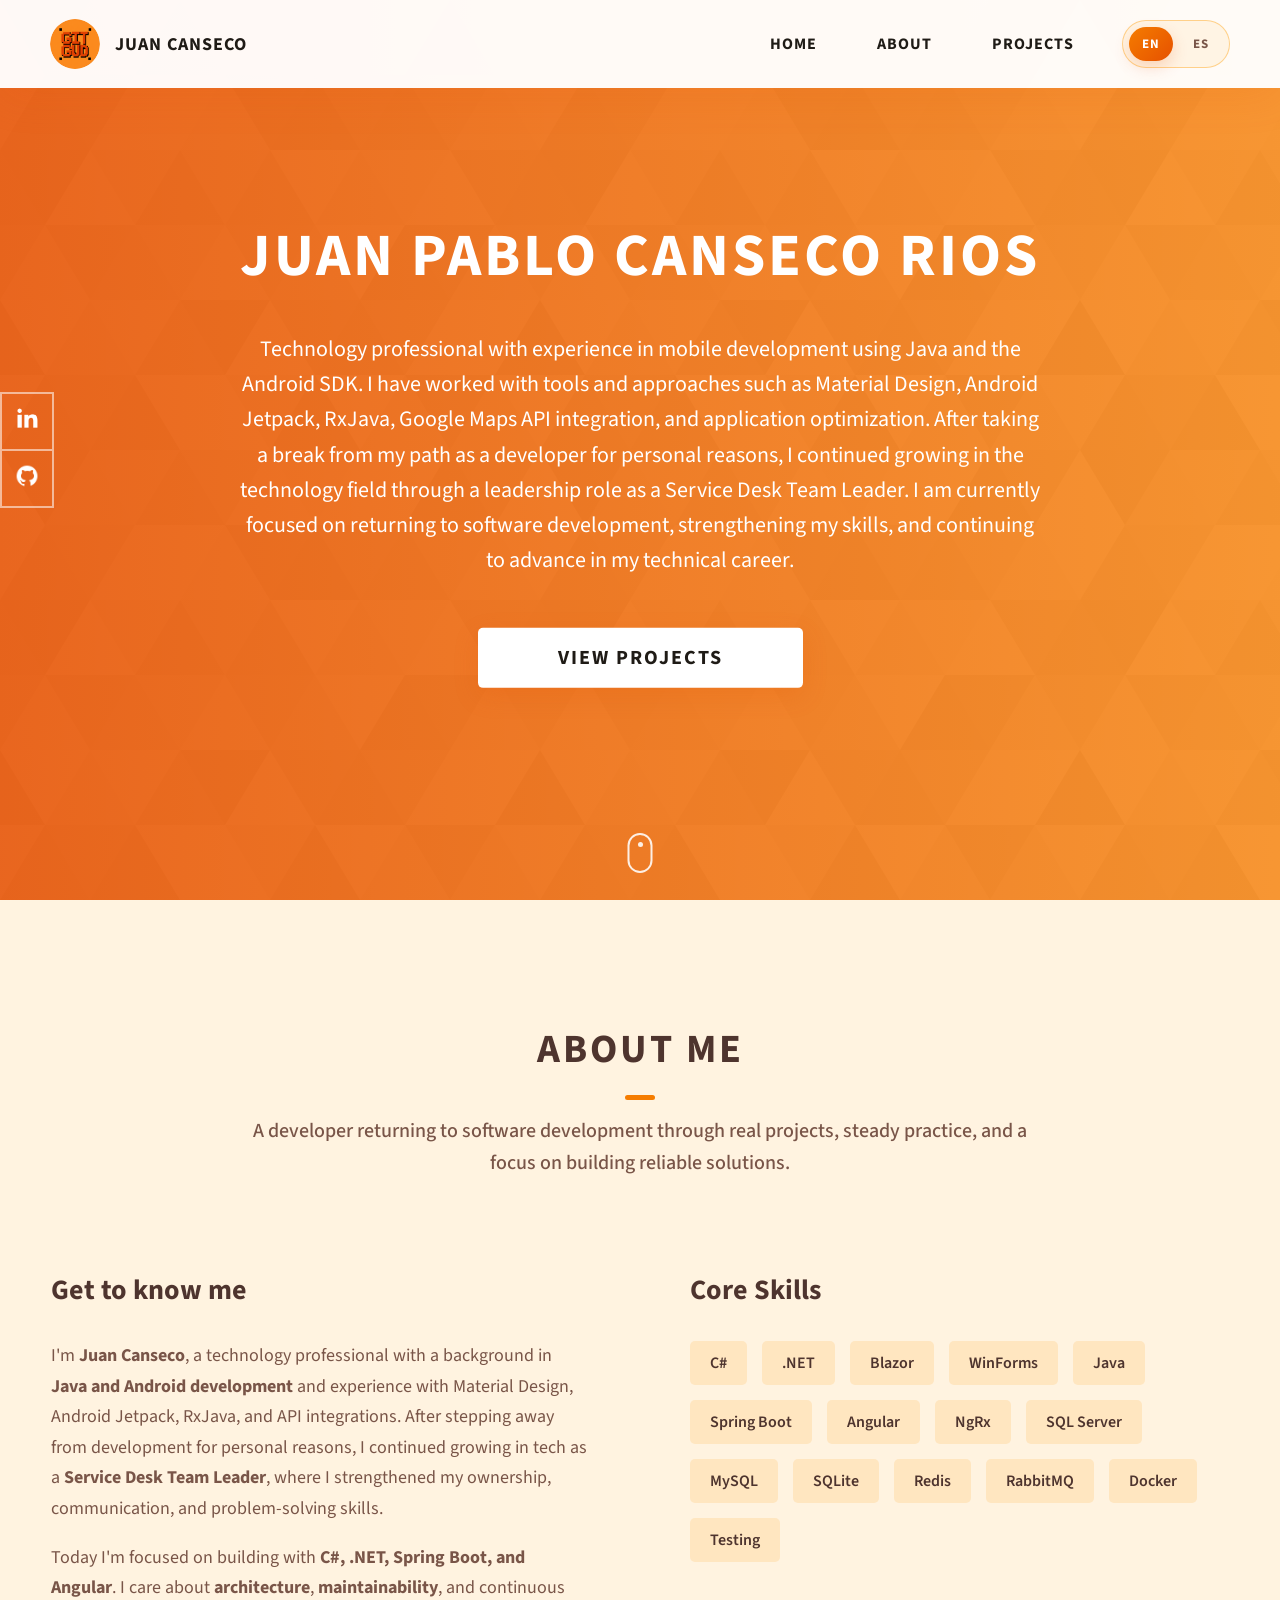
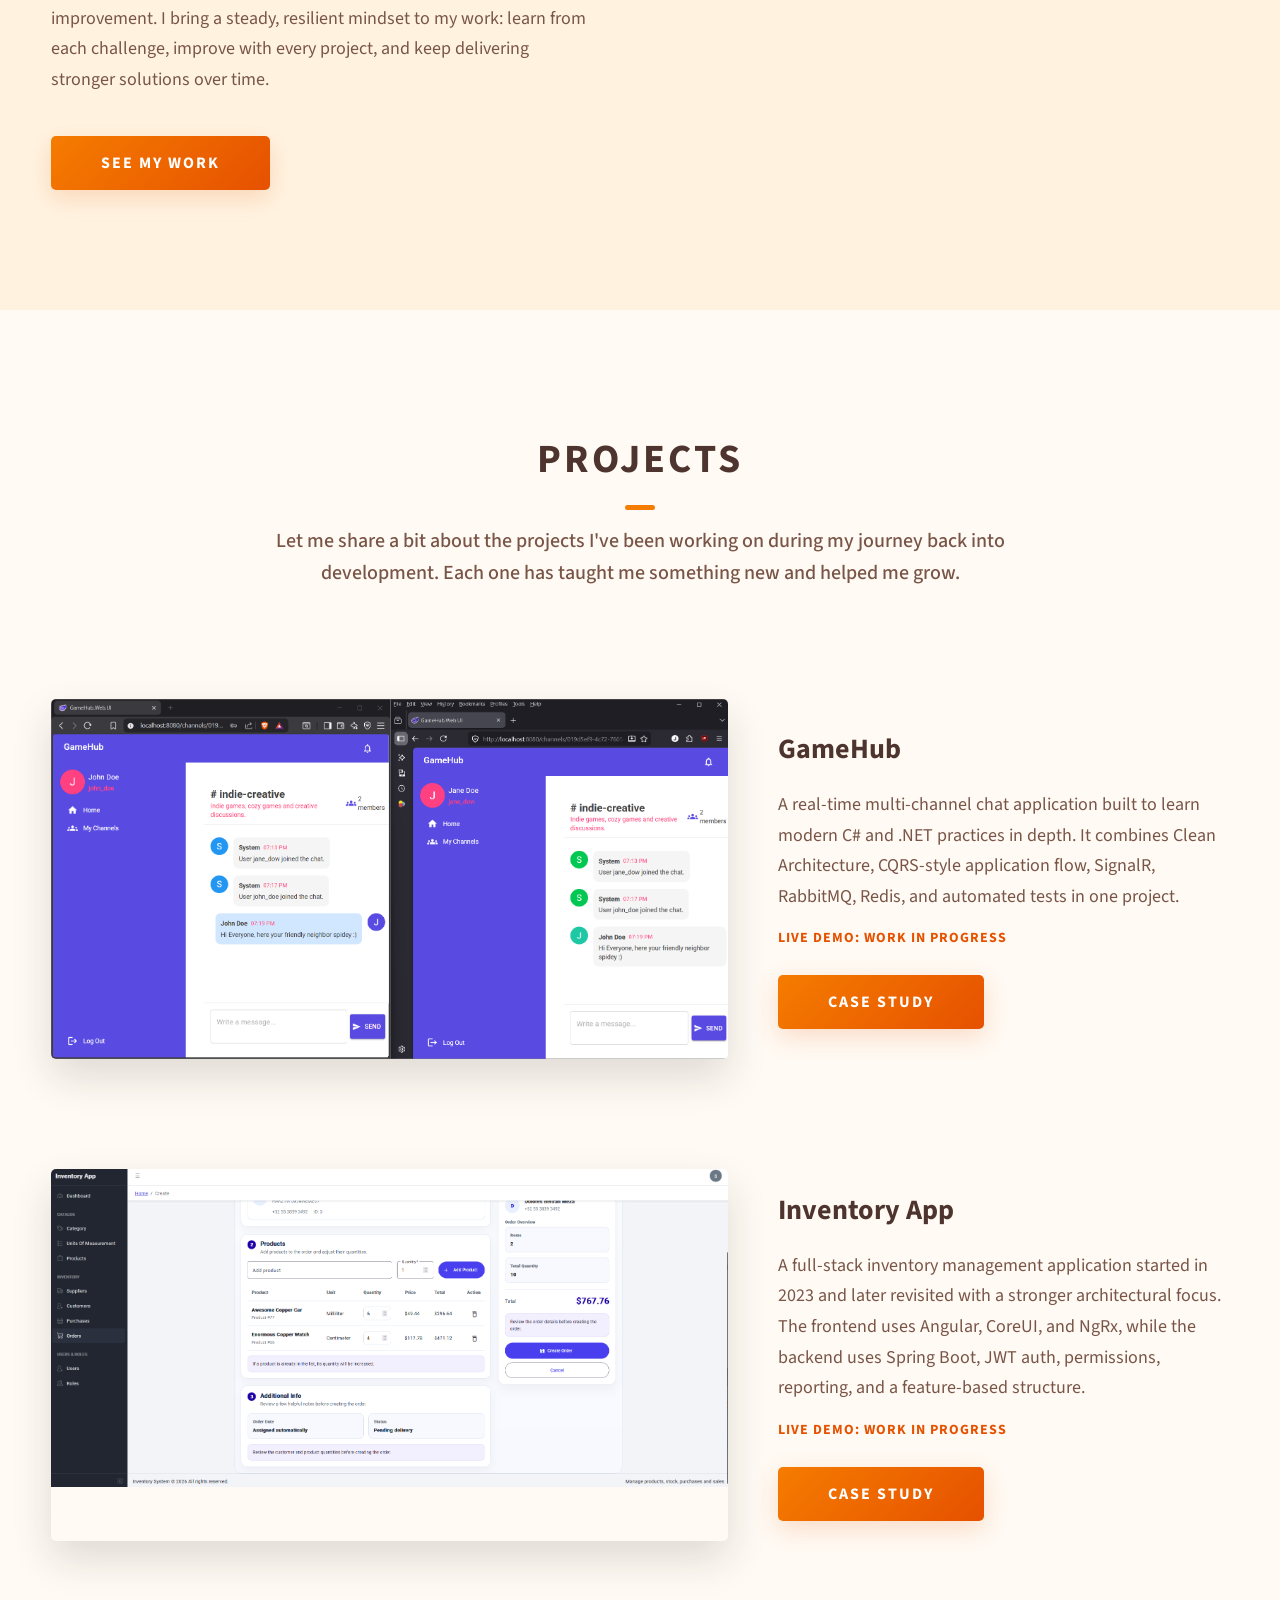
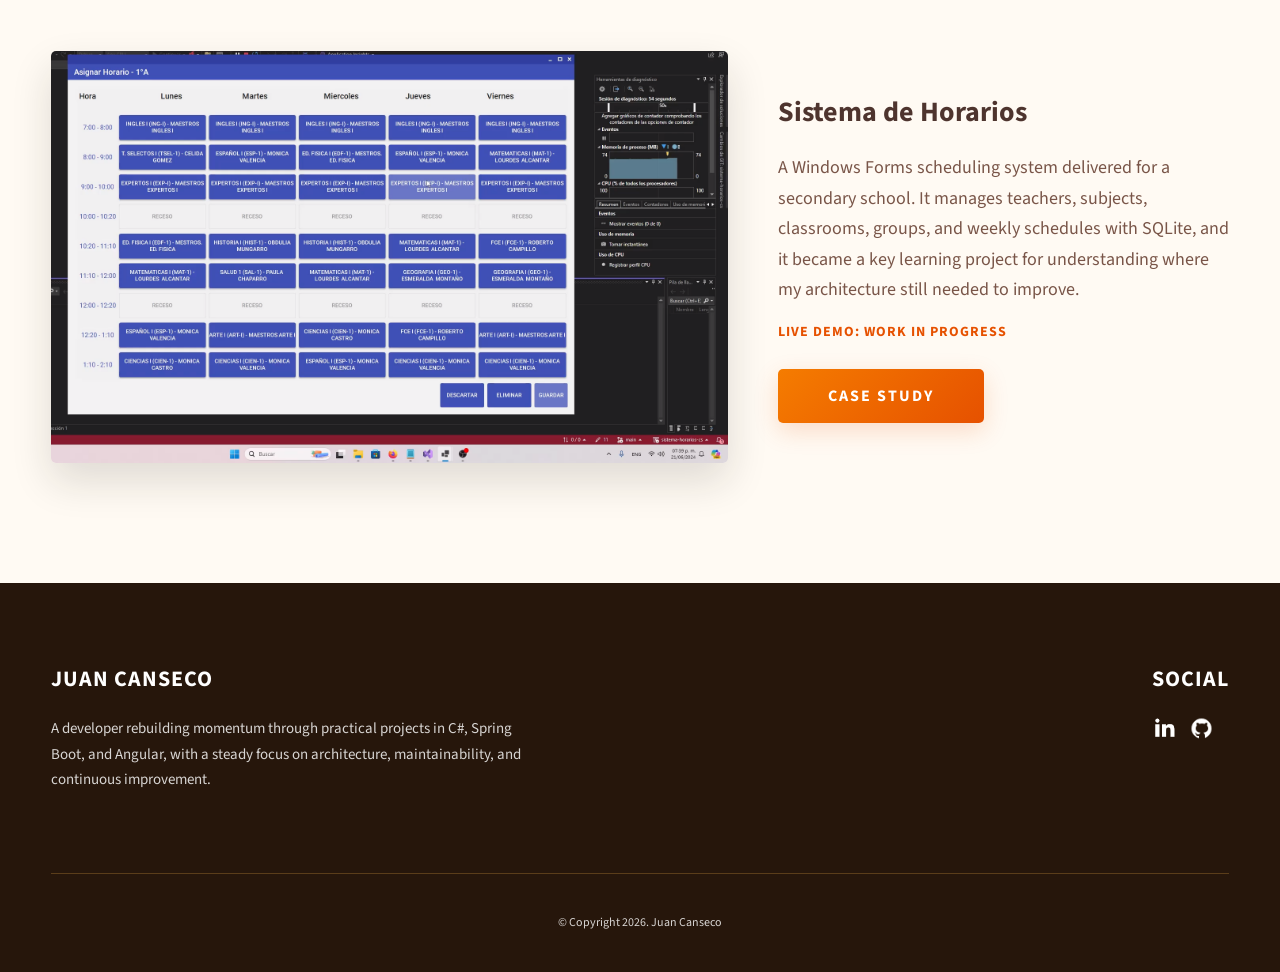
==== index.html @ d6160298 "first commit" ====
<!doctype html>
<html lang="en">

<head>
  <meta charset="UTF-8" />
  <meta name="viewport" content="width=device-width, initial-scale=1.0" />
  <meta http-equiv="X-UA-Compatible" content="ie=edge" />
  <title data-i18n="meta.title">Juan Canseco Portfolio</title>
  <meta name="description"
    content="Portfolio of Juan Canseco, a software developer focused on C#, Spring Boot, Angular, and clean architecture."
    data-i18n-content="meta.description" />

  <link rel="stylesheet" href="css/style.css" />

  <link rel="preconnect" href="https://fonts.googleapis.com" />
  <link rel="preconnect" href="https://fonts.gstatic.com" crossorigin />
  <link href="https://fonts.googleapis.com/css2?family=Source+Sans+Pro:wght@400;600;700;900&display=swap"
    rel="stylesheet" />
</head>

<body data-page="home">
  <header class="header">
    <div class="header__content">
      <div class="header__logo-container">
        <div class="header__logo-img-cont">
          <img src="./assets/png/git-gud.png" alt="Juan Canseco logo" class="header__logo-img" />
        </div>
        <span class="header__logo-sub">Juan Canseco</span>
      </div>
      <div class="header__main">
        <ul class="header__links">
          <li class="header__link-wrapper">
            <a href="./index.html" class="header__link" data-i18n="nav.home">Home</a>
          </li>
          <li class="header__link-wrapper">
            <a href="./index.html#about" class="header__link" data-i18n="nav.about">About</a>
          </li>
          <li class="header__link-wrapper">
            <a href="./index.html#projects" class="header__link" data-i18n="nav.projects">Projects</a>
          </li>
        </ul>
        <div class="header__lang-toggle lang-toggle" aria-label="Language switcher">
          <button class="lang-toggle__btn lang-toggle__btn--active" type="button" data-lang-switch="en"
            aria-pressed="true">EN</button>
          <button class="lang-toggle__btn" type="button" data-lang-switch="es" aria-pressed="false">ES</button>
        </div>
        <div class="header__main-ham-menu-cont">
          <img src="./assets/svg/ham-menu.svg" alt="hamburger menu" class="header__main-ham-menu" />
          <img src="./assets/svg/ham-menu-close.svg" alt="hamburger menu close"
            class="header__main-ham-menu-close d-none" />
        </div>
      </div>
    </div>
    <div class="header__sm-menu">
      <div class="header__sm-menu-content">
        <ul class="header__sm-menu-links">
          <li class="header__sm-menu-link">
            <a href="./index.html" data-i18n="nav.home">Home</a>
          </li>
          <li class="header__sm-menu-link">
            <a href="./index.html#about" data-i18n="nav.about">About</a>
          </li>
          <li class="header__sm-menu-link">
            <a href="./index.html#projects" data-i18n="nav.projects">Projects</a>
          </li>
        </ul>
        <div class="header__sm-menu-lang lang-toggle" aria-label="Language switcher">
          <button class="lang-toggle__btn lang-toggle__btn--active" type="button" data-lang-switch="en"
            aria-pressed="true">EN</button>
          <button class="lang-toggle__btn" type="button" data-lang-switch="es" aria-pressed="false">ES</button>
        </div>
      </div>
    </div>
  </header>

  <section class="home-hero">
    <div class="home-hero__content">
      <h1 class="heading-primary">Juan Pablo Canseco Rios</h1>
      <div class="home-hero__info">
        <p class="text-primary" data-i18n="hero.description">
          Technology professional with experience in mobile development using
          Java and the Android SDK. I have worked with tools and approaches
          such as Material Design, Android Jetpack, RxJava, Google Maps API
          integration, and application optimization. After taking a break
          from my path as a developer for personal reasons, I continued
          growing in the technology field through a leadership role as a
          Service Desk Team Leader. I am currently focused on returning to
          software development, strengthening my skills, and continuing to
          advance in my technical career.
        </p>
      </div>
      <div class="home-hero__cta">
        <a href="./index.html#projects" class="btn btn--bg" data-i18n="hero.cta">View Projects</a>
      </div>
    </div>
    <div class="home-hero__socials">
      <div class="home-hero__social">
        <a href="https://www.linkedin.com/in/juan-pablo-canseco-rios-1a00a234a" class="home-hero__social-icon-link"
          target="_blank" rel="noreferrer">
          <img src="./assets/png/linkedin-ico.png" alt="LinkedIn profile" class="home-hero__social-icon" />
        </a>
      </div>
      <div class="home-hero__social">
        <a href="https://github.com/juan-canseco-dev"
          class="home-hero__social-icon-link home-hero__social-icon-link--bd-none" target="_blank" rel="noreferrer">
          <img src="./assets/png/github-ico.png" alt="GitHub profile" class="home-hero__social-icon" />
        </a>
      </div>
    </div>
    <div class="home-hero__mouse-scroll-cont">
      <div class="mouse"></div>
    </div>
  </section>

  <section id="about" class="about sec-pad">
    <div class="main-container">
      <h2 class="heading heading-sec heading-sec__mb-med">
        <span class="heading-sec__main" data-i18n="about.heading">About Me</span>
        <span class="heading-sec__sub" data-i18n="about.subheading">
          A developer returning to software development through real projects,
          steady practice, and a focus on building reliable solutions.
        </span>
      </h2>
      <div class="about__content">
        <div class="about__content-main">
          <h3 class="about__content-title" data-i18n="about.title">Get to know me</h3>
          <div class="about__content-details">
            <p class="about__content-details-para" data-i18n-html="about.paragraph1">
              I'm <strong>Juan Canseco</strong>, a technology professional
              with a background in <strong>Java and Android development</strong>
              and experience with Material Design, Android Jetpack, RxJava,
              and API integrations. After stepping away from development for
              personal reasons, I continued growing in tech as a
              <strong>Service Desk Team Leader</strong>, where I strengthened
              my ownership, communication, and problem-solving skills.
            </p>
            <p class="about__content-details-para" data-i18n-html="about.paragraph2">
              Today I'm focused on building with
              <strong>C#, .NET, Spring Boot, and Angular</strong>. I care
              about <strong>architecture</strong>,
              <strong>maintainability</strong>, and continuous improvement. I
              bring a steady, resilient mindset to my work: learn from each
              challenge, improve with every project, and keep delivering
              stronger solutions over time.
            </p>
          </div>
          <a href="./#projects" class="btn btn--med btn--theme dynamicBgClr" data-i18n="about.cta">See My Work</a>
        </div>
        <div class="about__content-skills">
          <h3 class="about__content-title" data-i18n="about.skills">Core Skills</h3>
          <div class="skills">
            <div class="skills__skill">C#</div>
            <div class="skills__skill">.NET</div>
            <div class="skills__skill">Blazor</div>
            <div class="skills__skill">WinForms</div>
            <div class="skills__skill">Java</div>
            <div class="skills__skill">Spring Boot</div>
            <div class="skills__skill">Angular</div>
            <div class="skills__skill">NgRx</div>
            <div class="skills__skill">SQL Server</div>
            <div class="skills__skill">MySQL</div>
            <div class="skills__skill">SQLite</div>
            <div class="skills__skill">Redis</div>
            <div class="skills__skill">RabbitMQ</div>
            <div class="skills__skill">Docker</div>
            <div class="skills__skill">Testing</div>
          </div>
        </div>
      </div>
    </div>
  </section>

  <section id="projects" class="projects sec-pad">
    <div class="main-container">
      <h2 class="heading heading-sec heading-sec__mb-bg">
        <span class="heading-sec__main" data-i18n="projects.heading">Projects</span>
        <span class="heading-sec__sub" data-i18n="projects.subheading">
          Let me share a bit about the projects I've been working on during my journey back into development. Each one
          has taught me something new and helped me grow.
        </span>
      </h2>

      <div class="projects__content">
        <div class="projects__row">
          <div class="projects__row-img-cont">
            <img src="./assets/projects/gamehub/gamehub-10.png" alt="GameHub screenshot" class="projects__row-img"
              loading="lazy" />
          </div>
          <div class="projects__row-content">
            <h3 class="projects__row-content-title">GameHub</h3>
            <p class="projects__row-content-desc" data-i18n="projects.gamehub.description">
              A real-time multi-channel chat application built to learn modern
              C# and .NET practices in depth. It combines Clean Architecture,
              CQRS-style application flow, SignalR, RabbitMQ, Redis, and
              automated tests in one project.
            </p>
            <p class="projects__row-status" data-i18n="projects.status">Live demo: work in progress</p>
            <a href="./project-1.html" class="btn btn--med btn--theme dynamicBgClr" target="_blank"
              rel="noreferrer" data-i18n="projects.caseStudy">Case Study</a>
          </div>
        </div>

        <div class="projects__row">
          <div class="projects__row-img-cont">
            <img src="./assets/projects/inventory/inventory-08.png" alt="Inventory App screenshot"
              class="projects__row-img" loading="lazy" />
          </div>
          <div class="projects__row-content">
            <h3 class="projects__row-content-title">Inventory App</h3>
            <p class="projects__row-content-desc" data-i18n="projects.inventory.description">
              A full-stack inventory management application started in 2023
              and later revisited with a stronger architectural focus. The
              frontend uses Angular, CoreUI, and NgRx, while the backend uses
              Spring Boot, JWT auth, permissions, reporting, and a
              feature-based structure.
            </p>
            <p class="projects__row-status" data-i18n="projects.status">Live demo: work in progress</p>
            <a href="./project-2.html" class="btn btn--med btn--theme dynamicBgClr" target="_blank"
              rel="noreferrer" data-i18n="projects.caseStudy">Case Study</a>
          </div>
        </div>

        <div class="projects__row">
          <div class="projects__row-img-cont">
            <img src="./assets/projects/schedule-2.png" alt="Sistema de Horarios screenshot" class="projects__row-img"
              loading="lazy" />
          </div>
          <div class="projects__row-content">
            <h3 class="projects__row-content-title">Sistema de Horarios</h3>
            <p class="projects__row-content-desc" data-i18n="projects.schedule.description">
              A Windows Forms scheduling system delivered for a secondary
              school. It manages teachers, subjects, classrooms, groups, and
              weekly schedules with SQLite, and it became a key learning
              project for understanding where my architecture still needed to
              improve.
            </p>
            <p class="projects__row-status" data-i18n="projects.status">Live demo: work in progress</p>
            <a href="./project-3.html" class="btn btn--med btn--theme dynamicBgClr" target="_blank"
              rel="noreferrer" data-i18n="projects.caseStudy">Case Study</a>
          </div>
        </div>
      </div>
    </div>
  </section>

  <footer class="main-footer">
    <div class="main-container">
      <div class="main-footer__upper">
        <div class="main-footer__row main-footer__row-1">
          <h2 class="heading heading-sm main-footer__heading-sm">
            <span data-i18n="footer.social">Social</span>
          </h2>
          <div class="main-footer__social-cont">
            <a target="_blank" rel="noreferrer" href="https://www.linkedin.com/in/juan-pablo-canseco-rios-1a00a234a">
              <img class="main-footer__icon" src="./assets/png/linkedin-ico.png" alt="LinkedIn profile" />
            </a>
            <a target="_blank" rel="noreferrer" href="https://github.com/juan-canseco-dev">
              <img class="main-footer__icon" src="./assets/png/github-ico.png" alt="GitHub profile" />
            </a>
          </div>
        </div>
        <div class="main-footer__row main-footer__row-2">
          <h4 class="heading heading-sm text-lt">Juan Canseco</h4>
          <p class="main-footer__short-desc" data-i18n="footer.description">
            A developer rebuilding momentum through practical projects in C#,
            Spring Boot, and Angular, with a steady focus on architecture,
            maintainability, and continuous improvement.
          </p>
        </div>
      </div>

      <div class="main-footer__lower" data-i18n="footer.copyright">
        &copy; Copyright 2026. Juan Canseco
      </div>
    </div>
  </footer>

  <script src="./index.js"></script>
</body>

</html>
---- css/style.css ----
/*
0 - 600px:      Phone
600 - 900px:    Tablet portrait
900 - 1200px:   Tablet landscape
[1200 - 1800] is where our normal styles apply
1800px + :      Big desktop
$breakpoint arguement choices:
- phone
- tab-port
- tab-land
- big-desktop

Inside media queries 1em is always 16px i.e 1em = 16px at every screen size only inside media queries
*/
*,
*::after,
*::before {
  margin: 0;
  padding: 0;
  box-sizing: inherit;
  font-family: inherit; }

html {
  font-size: 62.5%;
  scroll-behavior: smooth; }
  @media only screen and (max-width: 75em) {
    html {
      font-size: 59%; } }
  @media only screen and (max-width: 56.25em) {
    html {
      font-size: 56%; } }
  @media only screen and (min-width: 112.5em) {
    html {
      font-size: 65%; } }

body {
  box-sizing: border-box;
  position: relative;
  line-height: 1.5;
  font-family: sans-serif;
  overflow-x: hidden;
  overflow-y: scroll;
  font-family: 'Source Sans Pro', sans-serif;
  background: #fffaf3;
  color: #4e342e; }

a {
  text-decoration: none;
  color: inherit; }

li {
  list-style: none; }

input:focus,
button:focus,
a:focus,
textarea:focus {
  outline: none; }

button {
  border: none;
  cursor: pointer; }

textarea {
  resize: none; }

.heading-primary {
  font-size: 6rem;
  text-transform: uppercase;
  letter-spacing: 3px;
  text-align: center; }
  @media only screen and (max-width: 37.5em) {
    .heading-primary {
      font-size: 4.5rem; } }

.heading-sec__mb-bg {
  margin-bottom: 11rem; }
  @media only screen and (max-width: 56.25em) {
    .heading-sec__mb-bg {
      margin-bottom: 8rem; } }

.heading-sec__mb-med {
  margin-bottom: 9rem; }
  @media only screen and (max-width: 56.25em) {
    .heading-sec__mb-med {
      margin-bottom: 8rem; } }

.heading-sec__main {
  display: block;
  font-size: 4rem;
  text-transform: uppercase;
  letter-spacing: 1px;
  letter-spacing: 3px;
  text-align: center;
  margin-bottom: 3.5rem;
  position: relative; }
  .heading-sec__main--lt {
    color: #ffffff; }
    .heading-sec__main--lt::after {
      content: '';
      background: #ffffff !important; }
  .heading-sec__main::after {
    content: '';
    position: absolute;
    top: calc(100% + 1.5rem);
    height: 5px;
    width: 3rem;
    background: #f57c00;
    left: 50%;
    transform: translateX(-50%);
    border-radius: 5px; }
    @media only screen and (max-width: 37.5em) {
      .heading-sec__main::after {
        top: calc(100% + 1.2rem); } }

.heading-sec__sub {
  display: block;
  text-align: center;
  color: #795548;
  font-size: 2rem;
  font-weight: 500;
  max-width: 80rem;
  margin: auto;
  line-height: 1.6; }
  @media only screen and (max-width: 37.5em) {
    .heading-sec__sub {
      font-size: 1.8rem; } }
  .heading-sec__sub--lt {
    color: rgba(255, 255, 255, 0.88); }

.heading-sm {
  font-size: 2.2rem;
  text-transform: uppercase;
  letter-spacing: 1px; }

.main-container {
  max-width: 120rem;
  margin: auto;
  width: 92%; }

.btn {
  background: #ffffff;
  color: #1f1b16;
  text-transform: uppercase;
  letter-spacing: 2px;
  display: inline-block;
  font-weight: 700;
  border-radius: 5px;
  box-shadow: 0 8px 24px 0 rgba(230, 81, 0, 0.18);
  transition: transform .3s, box-shadow .3s, background .3s, color .3s; }
  .btn:hover {
    transform: translateY(-3px);
    box-shadow: 0 12px 28px 0 rgba(230, 81, 0, 0.24); }
  .btn--bg {
    padding: 1.5rem 8rem;
    font-size: 2rem; }
  .btn--med {
    padding: 1.5rem 5rem;
    font-size: 1.6rem; }
  .btn--theme {
    background: linear-gradient(135deg, #f57c00, #e65100);
    color: #ffffff; }
  .btn--theme-inv {
    color: #f57c00;
    background: rgba(255, 255, 255, 0.96);
    border: 2px solid #f57c00;
    box-shadow: none;
    padding: calc(1.5rem - 2px) calc(5rem - 2px); }

.sec-pad {
  padding: 12rem 0; }
  @media only screen and (max-width: 56.25em) {
    .sec-pad {
      padding: 8rem 0; } }

.text-primary {
  color: #ffffff;
  font-size: 2.2rem;
  text-align: center;
  width: 100%;
  line-height: 1.6; }
  @media only screen and (max-width: 37.5em) {
    .text-primary {
      font-size: 2rem; } }

.d-none {
  display: none; }

.home-hero {
  color: #ffffff;
  background: linear-gradient(to right, rgba(230, 81, 0, 0.88), rgba(245, 124, 0, 0.8)), url(../../assets/svg/common-bg.svg);
  background-position: center;
  height: 100vh;
  min-height: 80rem;
  max-height: 120rem;
  position: relative; }
  @media only screen and (max-width: 37.5em) {
    .home-hero {
      height: unset;
      min-height: unset; } }
  .home-hero__socials {
    position: absolute;
    top: 50%;
    border: 2px solid rgba(255, 255, 255, 0.55);
    border-left: 2px solid rgba(255, 255, 255, 0.55);
    transform: translateY(-50%); }
    @media only screen and (max-width: 56.25em) {
      .home-hero__socials {
        display: none; } }
  .home-hero__mouse-scroll-cont {
    position: absolute;
    bottom: 3%;
    left: 50%;
    transform: translateX(-50%); }
    @media only screen and (max-width: 37.5em) {
      .home-hero__mouse-scroll-cont {
        display: none; } }
  .home-hero__social {
    width: 5rem; }
  .home-hero__social-icon-link {
    width: 100%;
    display: block;
    padding: 1.2rem;
    border-bottom: 2px solid rgba(255, 255, 255, 0.55);
    transition: background .3s; }
    .home-hero__social-icon-link:hover {
      background: rgba(255, 255, 255, 0.14); }
    .home-hero__social-icon-link--bd-none {
      border-bottom: 0; }
  .home-hero__social-icon {
    width: 100%; }
  .home-hero__content {
    position: absolute;
    top: 50%;
    left: 50%;
    transform: translate(-50%, -50%);
    max-width: 90rem;
    width: 92%; }
    @media only screen and (max-width: 37.5em) {
      .home-hero__content {
        padding: 19rem 0 13rem 0;
        margin: auto;
        position: static;
        transform: translate(0, 0); } }
  .home-hero__info {
    margin: 3rem auto 0 auto;
    max-width: 80rem; }
  .home-hero__cta {
    margin-top: 5rem;
    text-align: center; }

.about {
  background: #fff3e0; }
  .about__content {
    display: grid;
    grid-template-columns: 1fr 1fr;
    grid-gap: 10rem; }
    @media only screen and (max-width: 56.25em) {
      .about__content {
        grid-template-columns: 1fr;
        grid-gap: 8rem; } }
    .about__content-title {
      font-weight: 700;
      font-size: 2.8rem;
      margin-bottom: 3rem; }
      @media only screen and (max-width: 37.5em) {
        .about__content-title {
          font-size: 2.4rem; } }
    .about__content-details-para {
      font-size: 1.8rem;
      color: #795548;
      max-width: 60rem;
      line-height: 1.7;
      margin-bottom: 1.8rem; }
      .about__content-details-para--hl {
        font-weight: 700;
        margin: 0 3px; }
      .about__content-details-para:last-child {
        margin-bottom: 4rem; }

.projects__row {
  display: grid;
  grid-template-columns: 1.5fr 1fr;
  grid-gap: 5rem;
  margin-bottom: 11rem; }
  @media only screen and (max-width: 56.25em) {
    .projects__row {
      grid-template-columns: 1fr;
      grid-gap: 2rem;
      margin-bottom: 8rem; } }
  @media only screen and (max-width: 56.25em) {
    .projects__row {
      text-align: center; } }
  .projects__row:last-child {
    margin-bottom: 0; }
  .projects__row-img-cont {
    overflow: hidden;
    border-radius: 5px;
    box-shadow: 0 18px 40px rgba(31, 27, 22, 0.14); }
  .projects__row-img {
    width: 100%;
    display: block;
    object-fit: cover; }
  .projects__row-content {
    padding: 2rem 0;
    display: flex;
    justify-content: center;
    flex-direction: column;
    align-items: flex-start; }
    @media only screen and (max-width: 56.25em) {
      .projects__row-content {
        align-items: center; } }
    .projects__row-content-title {
      font-weight: 700;
      font-size: 2.8rem;
      margin-bottom: 2rem; }
      @media only screen and (max-width: 37.5em) {
        .projects__row-content-title {
          font-size: 2.4rem; } }
    .projects__row-content-desc {
      font-size: 1.8rem;
      color: #795548;
      max-width: 60rem;
      line-height: 1.7;
      margin-bottom: 1.6rem; }
      @media only screen and (max-width: 37.5em) {
        .projects__row-content-desc {
          font-size: 1.7rem; } }
  .projects__row-status {
    font-size: 1.4rem;
    letter-spacing: 1px;
    text-transform: uppercase;
    font-weight: 700;
    color: #e65100;
    margin-bottom: 2.6rem; }

.contact {
  background: linear-gradient(to right, rgba(230, 81, 0, 0.92), rgba(245, 124, 0, 0.84)), url(../../assets/svg/common-bg.svg);
  background-size: cover;
  background-position: center; }
  .contact__form-container {
    box-shadow: 0 18px 40px rgba(31, 27, 22, 0.18);
    background: rgba(255, 255, 255, 0.92);
    padding: 4rem;
    margin-top: 6rem;
    max-width: 80rem;
    text-align: right;
    width: 95%;
    border-radius: 5px;
    margin: 5rem auto 0 auto; }
    @media only screen and (max-width: 37.5em) {
      .contact__form-container {
        padding: 3rem; } }
  .contact__form-field {
    margin-bottom: 4rem; }
    @media only screen and (max-width: 37.5em) {
      .contact__form-field {
        margin-bottom: 3rem; } }
  .contact__form-label {
    color: #4e342e;
    font-size: 1.4rem;
    letter-spacing: 1px;
    font-weight: 700;
    margin-bottom: 1rem;
    display: block;
    text-align: left; }
  .contact__form-input {
    color: #1f1b16;
    padding: 2rem;
    width: 100%;
    border: 1px solid rgba(255, 204, 128, 0.8);
    font-size: 1.6rem;
    letter-spacing: 0px;
    background: rgba(255, 243, 224, 0.68);
    border-radius: 5px;
    font-weight: 600;
    /* Code for Modern Browsers */
    /* Code for WebKit, Blink, Edge */
    /* Code for Internet Explorer 10-11 */
    /* Code for Microsoft Edge */
    /* Code for Mozilla Firefox 4 to 18 */
    /* Code for Mozilla Firefox 19+ */ }
    .contact__form-input::placeholder {
      color: #8d6e63;
      font-weight: 600;
      font-size: 1.6rem; }
    .contact__form-input::-webkit-input-placeholder {
      color: #8d6e63;
      font-weight: 600;
      font-size: 1.6rem; }
    .contact__form-input:-ms-input-placeholder {
      color: #8d6e63;
      font-weight: 600;
      font-size: 1.6rem; }
    .contact__form-input::-ms-input-placeholder {
      color: #8d6e63;
      font-weight: 600;
      font-size: 1.6rem; }
    .contact__form-input:-moz-placeholder {
      opacity: 1;
      color: #8d6e63;
      font-weight: 600;
      font-size: 1.6rem; }
    .contact__form-input::-moz-placeholder {
      opacity: 1;
      color: #8d6e63;
      font-weight: 600;
      font-size: 1.6rem; }
  .contact__btn {
    width: 30%;
    padding: 2rem 4rem;
    font-size: 1.6rem; }
    @media only screen and (max-width: 37.5em) {
      .contact__btn {
        width: 100%; } }

.project-cs-hero {
  color: #ffffff;
  background: linear-gradient(to right, rgba(230, 81, 0, 0.88), rgba(245, 124, 0, 0.8)), url(../../assets/svg/common-bg.svg);
  background-size: cover;
  background-position: center;
  position: relative; }
  @media only screen and (max-width: 37.5em) {
    .project-cs-hero {
      height: unset;
      min-height: unset; } }
  .project-cs-hero__content {
    padding: 25rem 0 17rem 0;
    max-width: 90rem;
    width: 92%;
    margin: auto; }
    @media only screen and (max-width: 37.5em) {
      .project-cs-hero__content {
        padding: 19rem 0 13rem 0;
        margin: auto;
        position: static;
        transform: translate(0, 0); } }
  .project-cs-hero__info {
    margin: 3rem auto 0 auto;
    max-width: 80rem; }
  .project-cs-hero__cta {
    margin-top: 5rem;
    text-align: center; }
  .project-cs-hero__status-pill {
    display: inline-flex;
    align-items: center;
    justify-content: center;
    padding: 1.5rem 3rem;
    border-radius: 999px;
    background: rgba(255, 255, 255, 0.16);
    border: 1px solid rgba(255, 255, 255, 0.28);
    color: #ffffff;
    text-transform: uppercase;
    letter-spacing: 1px;
    font-size: 1.5rem;
    font-weight: 700; }

.project-details__content {
  padding: 8rem 0;
  max-width: 90rem;
  margin: auto; }
  .project-details__content-title {
    font-weight: 700;
    font-size: 2.8rem;
    margin-bottom: 3rem; }
    @media only screen and (max-width: 37.5em) {
      .project-details__content-title {
        font-size: 2.4rem; } }

.project-details__showcase-img-cont {
  width: 100%;
  margin-bottom: 6rem;
  border-radius: 5px;
  overflow: hidden;
  box-shadow: 0 18px 40px rgba(31, 27, 22, 0.14); }

.project-details__showcase-img {
  width: 100%;
  display: block;
  cursor: zoom-in;
  transition: transform 0.35s ease; }
  .project-details__showcase-img:hover {
    transform: scale(1.01); }

.project-details__content-main {
  width: 100%;
  max-width: 70rem;
  margin: auto; }

.project-details__desc {
  margin: 0 0 7rem 0; }
  .project-details__desc-para {
    font-size: 1.8rem;
    line-height: 1.7;
    color: #795548;
    margin-bottom: 2rem; }

.project-details__video {
  margin: 0 0 7rem 0; }

.project-details__video-frame-cont {
  width: 100%;
  border-radius: 5px;
  overflow: hidden;
  background: #fffaf3;
  box-shadow: 0 18px 40px rgba(31, 27, 22, 0.14); }

.project-details__video-iframe {
  width: 100%;
  aspect-ratio: 16 / 9;
  display: block;
  border: 0; }

.project-details__video-note {
  font-size: 1.7rem;
  line-height: 1.7;
  color: #795548;
  margin-top: 2rem; }

.project-details__screenshots {
  margin: 0 0 7rem 0; }

.project-details__screenshots-grid {
  display: grid;
  grid-template-columns: repeat(2, minmax(0, 1fr));
  gap: 2rem; }
  @media only screen and (max-width: 37.5em) {
    .project-details__screenshots-grid {
      grid-template-columns: 1fr; } }

.project-details__screenshot-img {
  width: 100%;
  display: block;
  border-radius: 5px;
  box-shadow: 0 18px 40px rgba(31, 27, 22, 0.14);
  background: #ffffff;
  cursor: zoom-in;
  transition: transform 0.35s ease, box-shadow 0.35s ease; }
  .project-details__screenshot-img:hover {
    transform: translateY(-4px);
    box-shadow: 0 22px 42px rgba(31, 27, 22, 0.18); }

.project-details__tools-used {
  margin: 0 0 7rem 0; }
  .project-details__tools-used-list {
    display: flex;
    flex-wrap: wrap; }
  .project-details__tools-used-item {
    padding: 1rem 2rem;
    margin-bottom: 1.5rem;
    margin-right: 1.5rem;
    font-size: 1.6rem;
    background: rgba(255, 183, 77, 0.22);
    border-radius: 5px;
    font-weight: 600;
    color: #4e342e; }

.project-details__links {
  margin: 0; }
  .project-details__status {
    font-size: 1.8rem;
    line-height: 1.7;
    color: #795548;
    margin-bottom: 2.6rem; }
  .project-details__links-group {
    display: flex;
    flex-wrap: wrap;
    gap: 1.5rem; }
    @media only screen and (max-width: 37.5em) {
      .project-details__links-group {
        flex-direction: column;
        align-items: stretch; } }
  .project-details__links-btn {
    margin: 0; }
    @media only screen and (max-width: 37.5em) {
      .project-details__links-btn {
        width: 100%;
        text-align: center; } }

.project-video {
  position: relative;
  width: 100%;
  display: block;
  padding: 0;
  background: transparent;
  cursor: default; }
  .project-video--ready {
    cursor: pointer; }
    .project-video--ready:hover .project-video__image {
      transform: scale(1.02); }
  .project-video__image {
    width: 100%;
    display: block;
    transition: transform 0.4s ease; }
  .project-video__overlay {
    position: absolute;
    inset: 0;
    display: flex;
    flex-direction: column;
    justify-content: flex-end;
    gap: 1rem;
    padding: 3rem;
    background: linear-gradient(to top, rgba(31, 27, 22, 0.84), rgba(31, 27, 22, 0.18)); }
  .project-video__badge {
    align-self: flex-start;
    padding: 0.8rem 1.4rem;
    border-radius: 999px;
    border: 1px solid rgba(255, 255, 255, 0.28);
    background: rgba(255, 255, 255, 0.14);
    color: #ffffff;
    font-size: 1.3rem;
    text-transform: uppercase;
    letter-spacing: 1px;
    font-weight: 700; }
  .project-video__title {
    color: #ffffff;
    font-size: 2.2rem;
    line-height: 1.4;
    font-weight: 700;
    max-width: 52rem; }
    @media only screen and (max-width: 37.5em) {
      .project-video__title {
        font-size: 1.8rem; } }

.body--modal-open {
  overflow: hidden; }

.project-gallery {
  position: fixed;
  inset: 0;
  z-index: 2000;
  display: flex;
  align-items: center;
  justify-content: center;
  padding: 2.4rem;
  opacity: 0;
  visibility: hidden;
  pointer-events: none;
  transition: opacity 0.28s ease, visibility 0.28s ease; }
  .project-gallery--open {
    opacity: 1;
    visibility: visible;
    pointer-events: auto; }
  .project-gallery__backdrop {
    position: absolute;
    inset: 0;
    background: rgba(31, 27, 22, 0.82);
    backdrop-filter: blur(10px); }
  .project-gallery__dialog {
    position: relative;
    width: min(110rem, 100%);
    max-height: 100%;
    display: flex;
    flex-direction: column;
    gap: 1.6rem; }
  .project-gallery__toolbar {
    display: flex;
    align-items: center;
    justify-content: space-between;
    gap: 1.6rem;
    color: #ffffff; }
  .project-gallery__counter {
    font-size: 1.6rem;
    font-weight: 700;
    letter-spacing: 1px; }
  .project-gallery__close,
  .project-gallery__nav {
    border: 1px solid rgba(255, 255, 255, 0.2);
    background: rgba(255, 255, 255, 0.12);
    color: #ffffff;
    border-radius: 999px;
    font-size: 1.5rem;
    font-weight: 700;
    letter-spacing: 0.5px;
    transition: background 0.25s ease, transform 0.25s ease, opacity 0.25s ease; }
    .project-gallery__close:hover,
    .project-gallery__nav:hover {
      background: rgba(255, 255, 255, 0.2);
      transform: translateY(-1px); }
    .project-gallery__close:disabled,
    .project-gallery__nav:disabled {
      opacity: 0.45;
      cursor: default;
      transform: none; }
  .project-gallery__close {
    padding: 1.1rem 1.8rem; }
  .project-gallery__viewport {
    position: relative;
    min-height: 32rem;
    border-radius: 2.4rem;
    overflow: hidden;
    background: rgba(31, 27, 22, 0.92);
    box-shadow: 0 28px 80px rgba(31, 27, 22, 0.36); }
  .project-gallery__image {
    display: block;
    width: 100%;
    max-height: 78vh;
    min-height: 32rem;
    object-fit: contain; }
  .project-gallery__nav {
    position: absolute;
    top: 50%;
    transform: translateY(-50%);
    padding: 1.2rem 1.6rem;
    min-width: 7.4rem; }
    .project-gallery__nav--prev {
      left: 1.6rem; }
    .project-gallery__nav--next {
      right: 1.6rem; }
  .project-gallery__caption {
    color: rgba(255, 255, 255, 0.92);
    font-size: 1.7rem;
    line-height: 1.6;
    text-align: center;
    margin: 0 auto;
    max-width: 72rem; }
  @media only screen and (max-width: 37.5em) {
    .project-gallery {
      padding: 1.6rem; }
      .project-gallery__toolbar {
        align-items: flex-start;
        flex-direction: column; }
      .project-gallery__viewport {
        min-height: 24rem;
        border-radius: 1.8rem; }
      .project-gallery__image {
        min-height: 24rem;
        max-height: 62vh; }
      .project-gallery__nav {
        top: auto;
        bottom: 1.2rem;
        transform: none;
        padding: 1rem 1.3rem;
        min-width: 6.4rem; } }

.header {
  position: fixed;
  width: 100%;
  z-index: 1000;
  background: rgba(255, 255, 255, 0.96);
  box-shadow: 0 10px 40px rgba(230, 81, 0, 0.12); }
  .header__content {
    display: flex;
    align-items: center;
    justify-content: space-between;
    padding: 1rem 5rem; }
    @media only screen and (max-width: 56.25em) {
      .header__content {
        padding: 0 2rem; } }
  .header__logo-container {
    display: flex;
    align-items: center;
    cursor: pointer;
    color: #1f1b16;
    transition: color .3s; }
    .header__logo-container:hover {
      color: #f57c00; }
  .header__logo-img-cont {
    width: 5rem;
    height: 5rem;
    border-radius: 50px;
    overflow: hidden;
    margin-right: 1.5rem;
    background: #f57c00; }
    @media only screen and (max-width: 56.25em) {
      .header__logo-img-cont {
        width: 4.5rem;
        height: 4.5rem;
        margin-right: 1.2rem; } }
  .header__logo-img {
    width: 100%;
    height: 100%;
    object-fit: cover;
    object-position: center;
    display: block; }
  .header__logo-sub {
    font-size: 1.8rem;
    text-transform: uppercase;
    font-weight: 700;
    letter-spacing: 1px; }
  .header__main {
    display: flex;
    align-items: center;
    gap: 1.8rem; }
    @media only screen and (max-width: 56.25em) {
      .header__main {
        gap: 1.2rem; } }
  .header__links {
    display: flex; }
    @media only screen and (max-width: 37.5em) {
      .header__links {
        display: none; } }
    @media only screen and (max-width: 37.5em) {
      .header__lang-toggle {
        display: none; } }
  .header__link {
    padding: 2.2rem 3rem;
    display: inline-block;
    font-size: 1.6rem;
    color: #1f1b16;
    text-transform: uppercase;
    letter-spacing: 1px;
    font-weight: 700;
    transition: color .3s; }
    .header__link:hover {
      color: #f57c00; }
    @media only screen and (max-width: 56.25em) {
      .header__link {
        padding: 3rem 1.8rem;
        font-size: 1.5rem; } }
  .header__main-ham-menu-cont {
    display: none;
    width: 3rem;
    padding: 2.2rem 0; }
    @media only screen and (max-width: 37.5em) {
      .header__main-ham-menu-cont {
        display: block; } }
  .header__main-ham-menu {
    width: 100%; }
  .header__main-ham-menu-close {
    width: 100%; }
  .header__sm-menu {
    background: #ffffff;
    position: absolute;
    width: 100%;
    top: 100%;
    visibility: hidden;
    opacity: 0;
    transition: all .3s;
    box-shadow: 0px 10px 25px 0px rgba(230, 81, 0, 0.12);
    -webkit-box-shadow: 0px 10px 25px 0px rgba(230, 81, 0, 0.12);
    -moz-box-shadow: 0px 10px 25px 0px rgba(230, 81, 0, 0.12); }
    .header__sm-menu--active {
      visibility: hidden;
      opacity: 0; }
      @media only screen and (max-width: 37.5em) {
        .header__sm-menu--active {
          visibility: visible;
          opacity: 1; } }
  .header__sm-menu-link a {
    display: block;
    text-decoration: none;
    padding: 2.5rem 3rem;
    font-size: 1.6rem;
    color: #1f1b16;
    text-align: right;
    border-bottom: 1px solid rgba(255, 204, 128, 0.8);
    font-weight: 700;
    text-transform: uppercase;
    letter-spacing: 2px;
    transition: color .3s; }
    .header__sm-menu-link a:hover {
      color: #f57c00; }
  .header__sm-menu-link:first-child a {
    border-top: 1px solid rgba(255, 204, 128, 0.8); }
  .header__sm-menu-lang {
    display: none; }
    @media only screen and (max-width: 37.5em) {
      .header__sm-menu-lang {
        display: flex;
        justify-content: flex-end;
        padding: 2rem 3rem 2.5rem 3rem; } }
  .header__sm-menu-link-last {
    border-bottom: 0; }

.lang-toggle {
  display: flex;
  align-items: center;
  gap: 0.6rem;
  padding: 0.6rem;
  border: 1px solid rgba(255, 204, 128, 0.9);
  border-radius: 999px;
  background: rgba(255, 243, 224, 0.8); }
  .lang-toggle__btn {
    min-width: 4.4rem;
    padding: 0.8rem 1.2rem;
    border-radius: 999px;
    background: transparent;
    color: #795548;
    font-size: 1.3rem;
    font-weight: 700;
    letter-spacing: 1px;
    text-transform: uppercase;
    transition: background .3s, color .3s, box-shadow .3s; }
    .lang-toggle__btn--active {
      background: linear-gradient(135deg, #f57c00, #e65100);
      color: #ffffff;
      box-shadow: 0 6px 16px rgba(230, 81, 0, 0.2); }

.main-footer {
  background: #26160b;
  color: #ffffff; }
  .main-footer__upper {
    display: flex;
    justify-content: space-between;
    padding: 8rem 0; }
    @media only screen and (max-width: 56.25em) {
      .main-footer__upper {
        padding: 6rem 0; } }
    @media only screen and (max-width: 37.5em) {
      .main-footer__upper {
        display: block; } }
  .main-footer__row-1 {
    order: 2; }
    @media only screen and (max-width: 56.25em) {
      .main-footer__row-1 {
        margin-bottom: 5rem; } }
  .main-footer__row-2 {
    width: 40%;
    order: 1;
    max-width: 50rem; }
    @media only screen and (max-width: 56.25em) {
      .main-footer__row-2 {
        width: 100%; } }
  .main-footer__short-desc {
    margin-top: 2rem;
    color: rgba(255, 255, 255, 0.82);
    font-size: 1.5rem;
    line-height: 1.7; }
  .main-footer__social-cont {
    margin-top: 2rem; }
  .main-footer__icon {
    margin-right: 1rem;
    width: 2.5rem; }
    .main-footer__icon--mr-none {
      margin-right: 0; }
  .main-footer__lower {
    padding: 4rem 0;
    border-top: 1px solid rgba(255, 183, 77, 0.24);
    color: rgba(255, 255, 255, 0.82);
    font-size: 1.2rem;
    text-align: left;
    text-align: center; }
    .main-footer__lower a {
      text-decoration: underline;
      font-weight: bold;
      margin-left: 2px; }
    @media only screen and (max-width: 56.25em) {
      .main-footer__lower {
        padding: 3.5rem 0; } }

.skills {
  display: flex;
  flex-wrap: wrap; }
  .skills__skill {
    padding: 1rem 2rem;
    margin-bottom: 1.5rem;
    margin-right: 1.5rem;
    font-size: 1.6rem;
    background: rgba(255, 183, 77, 0.22);
    border-radius: 5px;
    font-weight: 600;
    color: #4e342e; }

.mouse {
  width: 25px;
  height: 40px;
  border: 2px solid rgba(255, 255, 255, 0.88);
  border-radius: 60px;
  position: relative;
  overflow: hidden; }
  .mouse::before {
    content: '';
    width: 5px;
    height: 5px;
    position: absolute;
    top: 7px;
    left: 50%;
    transform: translateX(-50%);
    background-color: rgba(255, 255, 255, 0.88);
    border-radius: 50%;
    opacity: 1;
    animation: wheel 1.3s infinite;
    -webkit-animation: wheel 1.3s infinite; }

@keyframes wheel {
  to {
    opacity: 0;
    top: 27px; } }

@-webkit-keyframes wheel {
  to {
    opacity: 0;
    top: 27px; } }
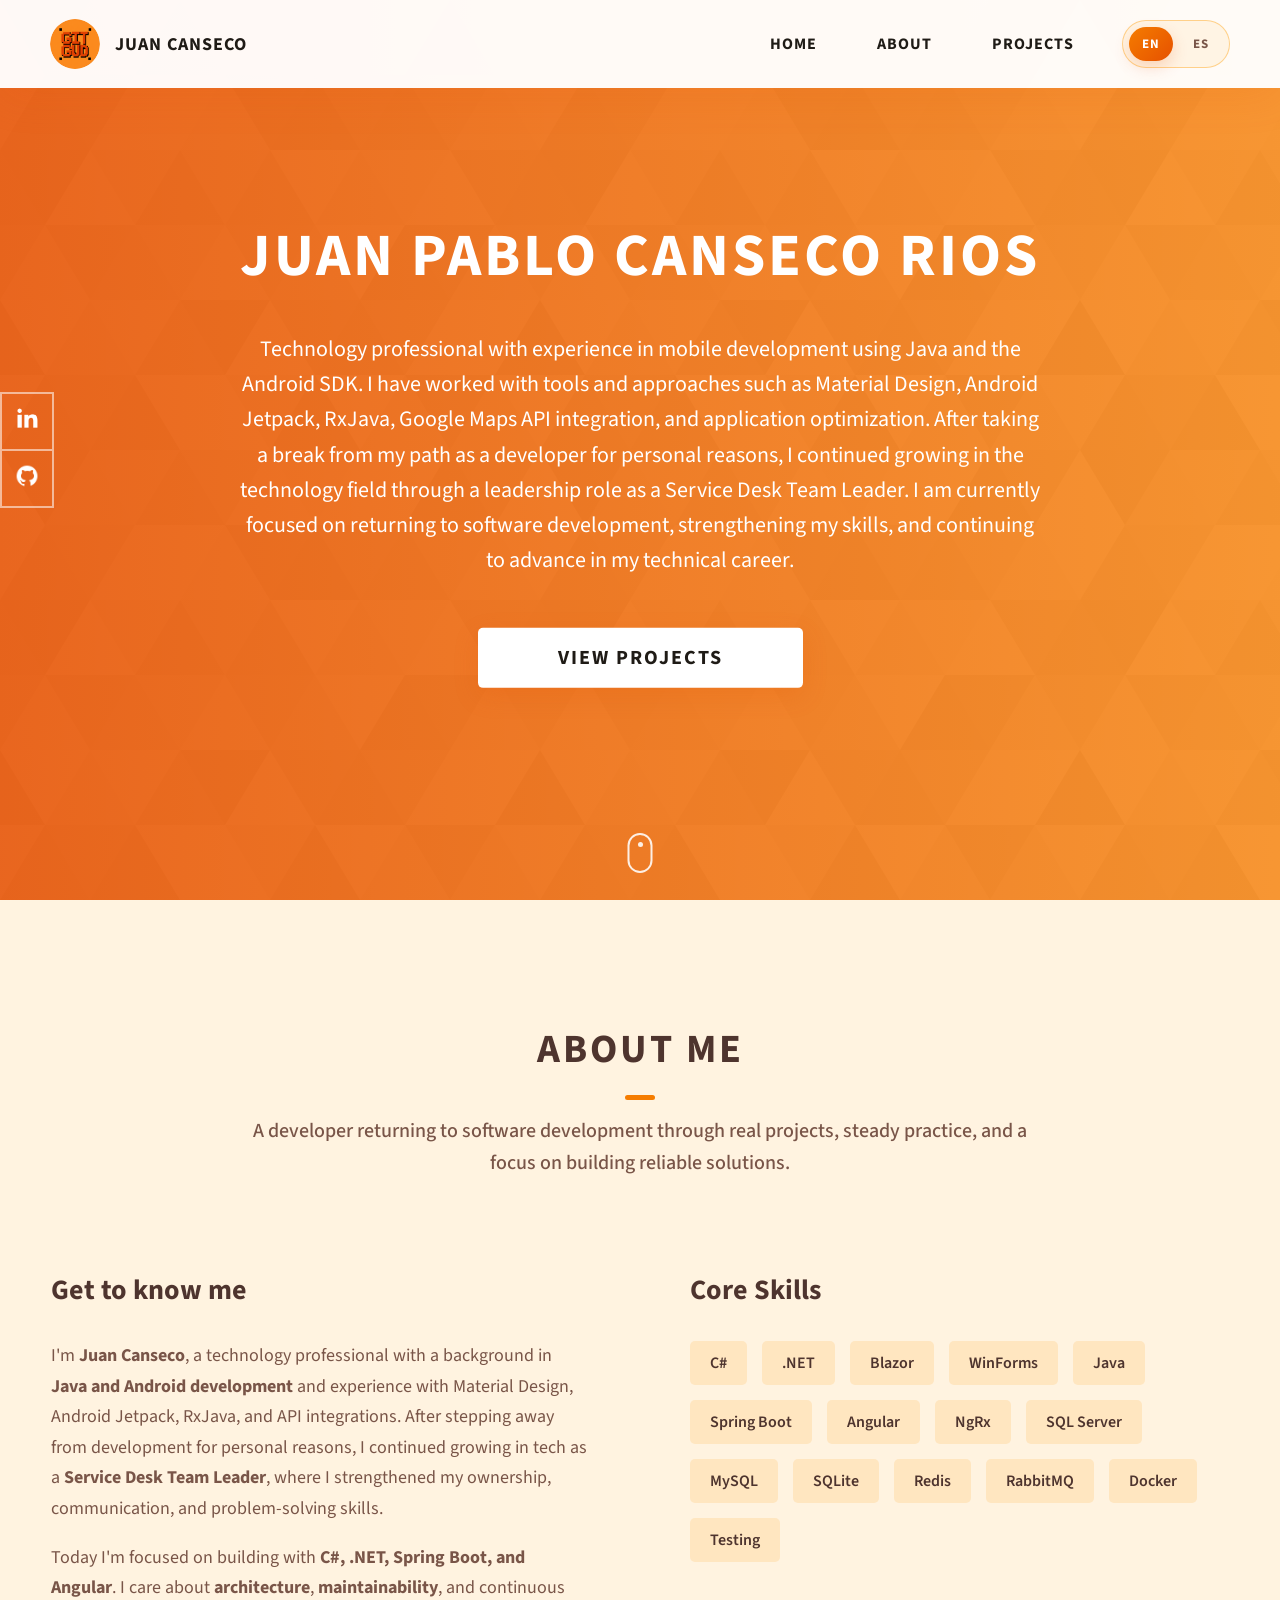
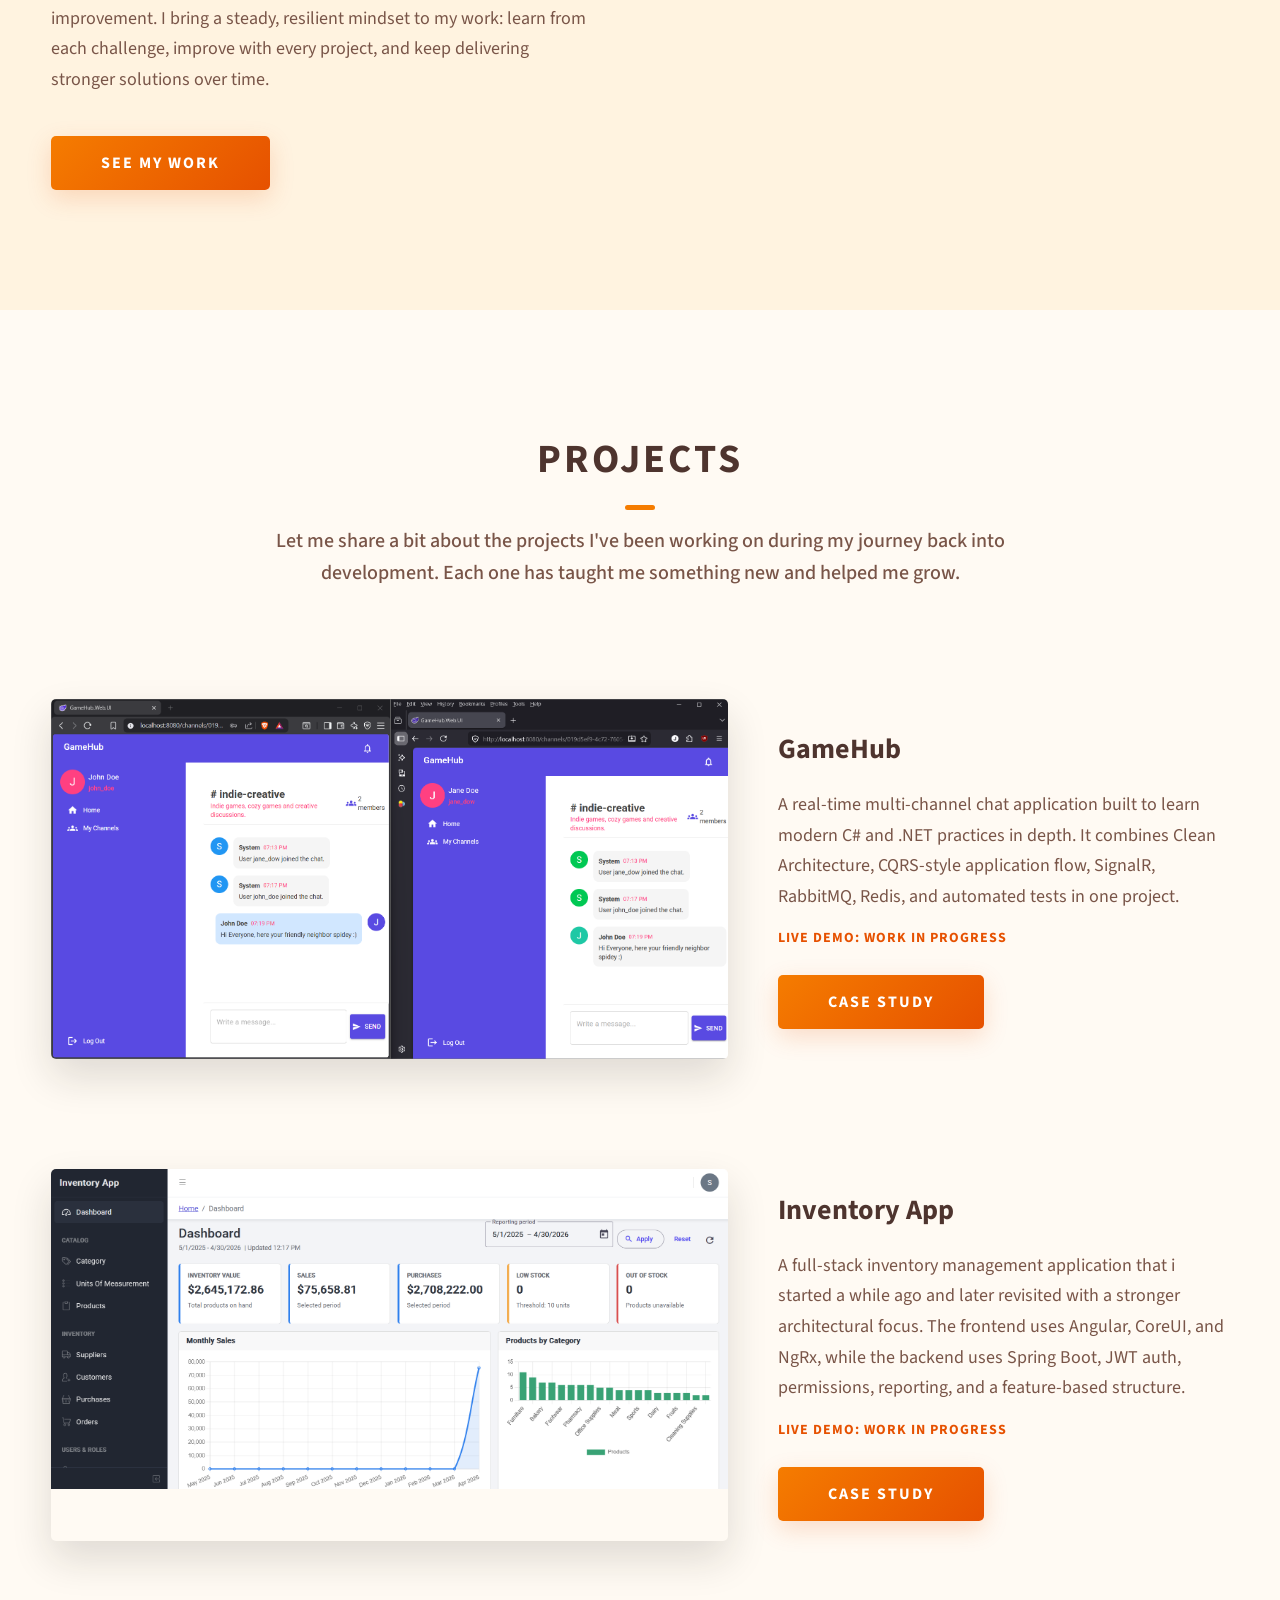
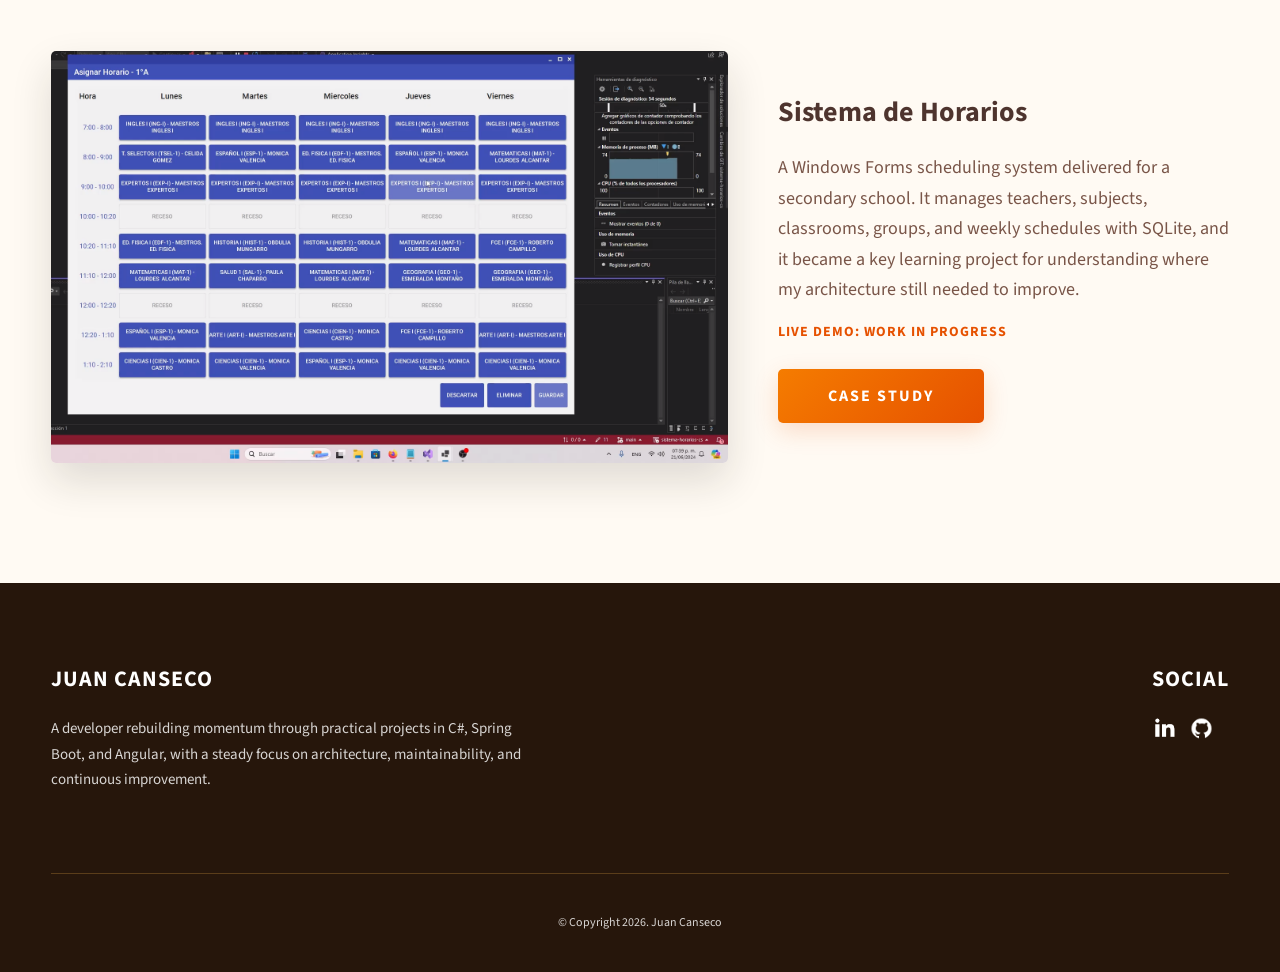
==== commit 82780dc1: "update" ====
--- a/index.html
+++ b/index.html
@@ -195,27 +195,27 @@
               automated tests in one project.
             </p>
             <p class="projects__row-status" data-i18n="projects.status">Live demo: work in progress</p>
-            <a href="./project-1.html" class="btn btn--med btn--theme dynamicBgClr" target="_blank"
+            <a href="./project-1.html" class="btn btn--med btn--theme dynamicBgClr" target="_self"
               rel="noreferrer" data-i18n="projects.caseStudy">Case Study</a>
           </div>
         </div>
 
         <div class="projects__row">
           <div class="projects__row-img-cont">
-            <img src="./assets/projects/inventory/inventory-08.png" alt="Inventory App screenshot"
+            <img src="./assets/projects/inventory/inventory-09.png" alt="Inventory App screenshot"
               class="projects__row-img" loading="lazy" />
           </div>
           <div class="projects__row-content">
             <h3 class="projects__row-content-title">Inventory App</h3>
             <p class="projects__row-content-desc" data-i18n="projects.inventory.description">
-              A full-stack inventory management application started in 2023
+              A full-stack inventory management application that i started a while ago
               and later revisited with a stronger architectural focus. The
               frontend uses Angular, CoreUI, and NgRx, while the backend uses
               Spring Boot, JWT auth, permissions, reporting, and a
               feature-based structure.
             </p>
             <p class="projects__row-status" data-i18n="projects.status">Live demo: work in progress</p>
-            <a href="./project-2.html" class="btn btn--med btn--theme dynamicBgClr" target="_blank"
+            <a href="./project-2.html" class="btn btn--med btn--theme dynamicBgClr" target="_self"
               rel="noreferrer" data-i18n="projects.caseStudy">Case Study</a>
           </div>
         </div>
@@ -235,7 +235,7 @@
               improve.
             </p>
             <p class="projects__row-status" data-i18n="projects.status">Live demo: work in progress</p>
-            <a href="./project-3.html" class="btn btn--med btn--theme dynamicBgClr" target="_blank"
+            <a href="./project-3.html" class="btn btn--med btn--theme dynamicBgClr" target="_self"
               rel="noreferrer" data-i18n="projects.caseStudy">Case Study</a>
           </div>
         </div>
